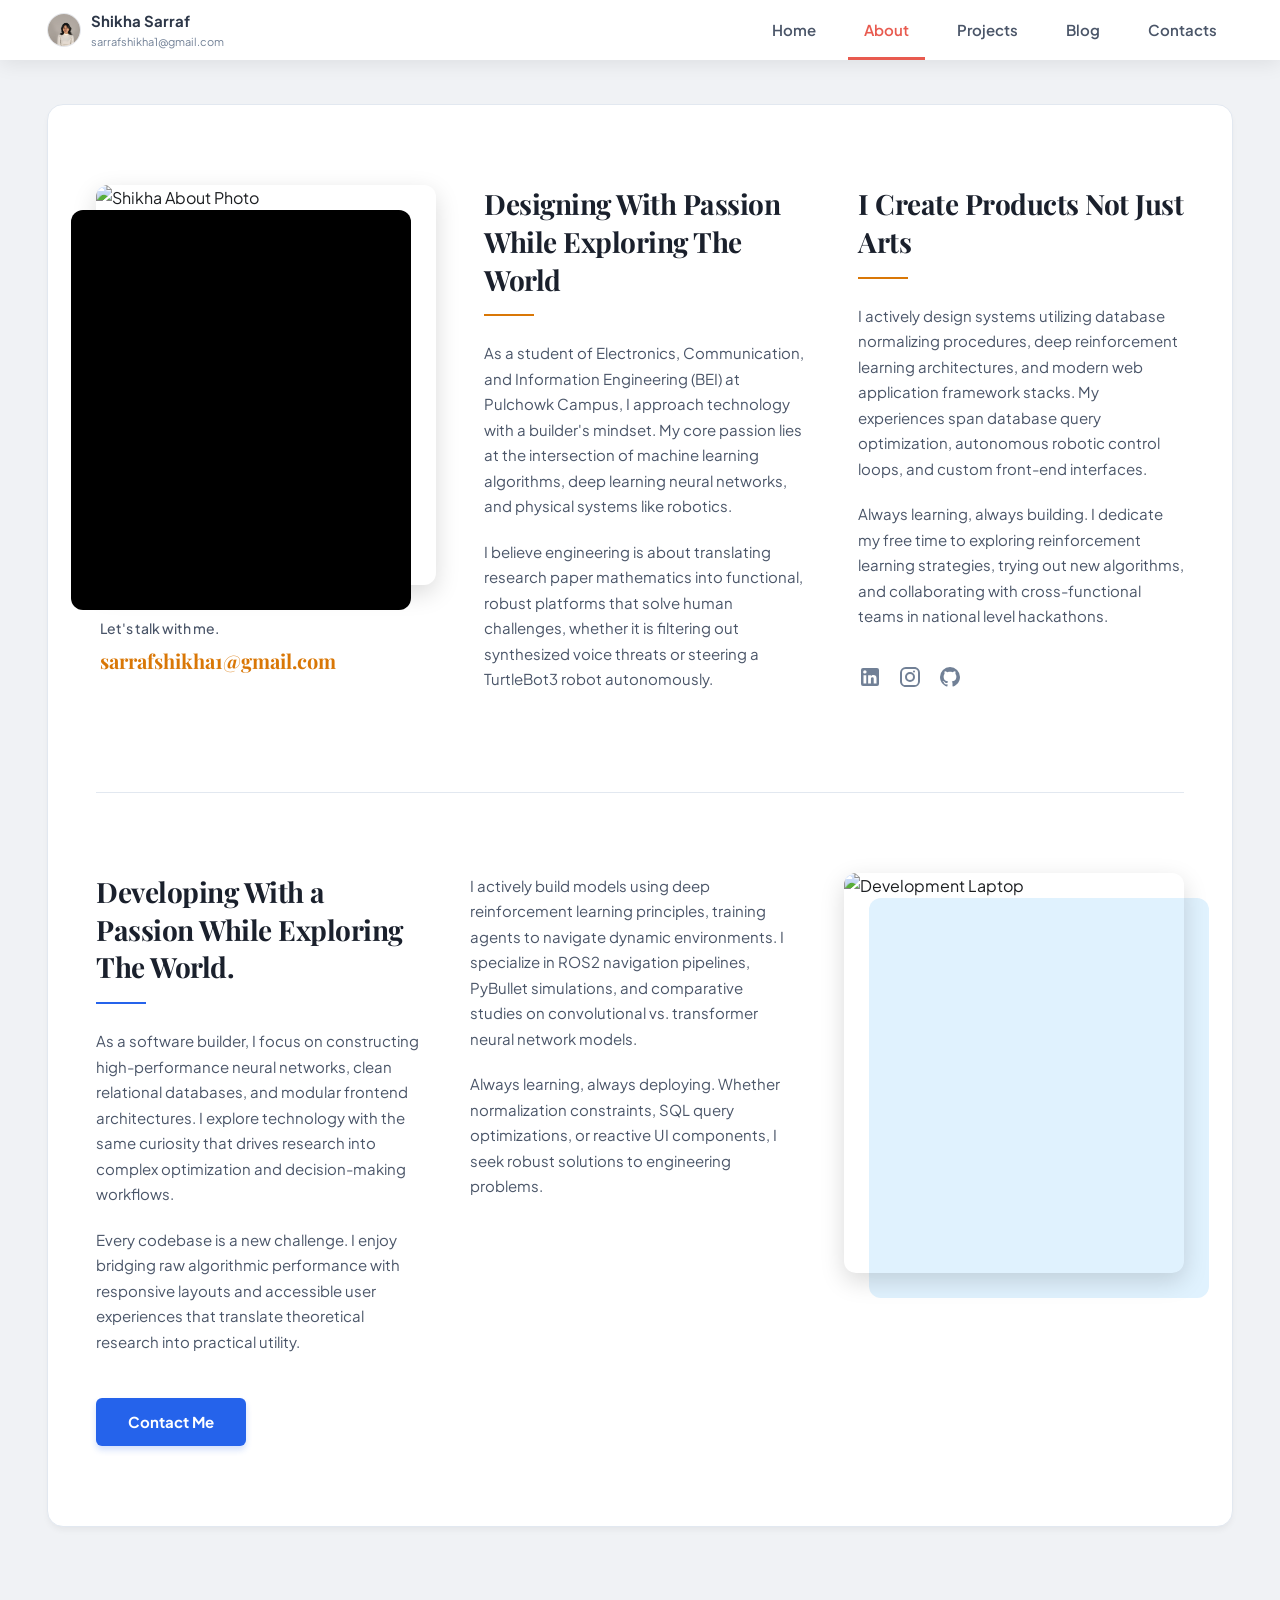
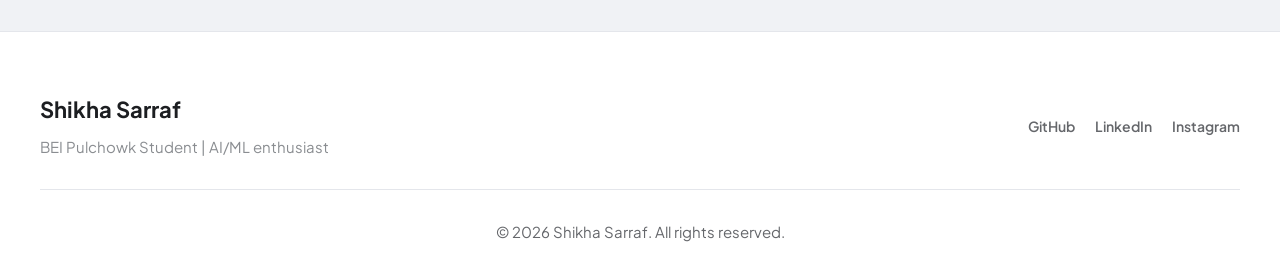
==== about.html @ 62b3530e "Refactor portfolio to Light Mode & Desktop-Only, restructure subpages, update bio text, and add MIT " ====
<!DOCTYPE html>
<html lang="en">
<head>
  <meta charset="UTF-8">
  <meta name="author" content="Shikha Sarraf">
  <meta name="description" content="About Shikha Sarraf - BEI student at Pulchowk Campus, Passionate about AI / ML">
  <title>Shikha Sarraf | About Me</title>
  <!-- Google Fonts -->
  <link rel="preconnect" href="https://fonts.googleapis.com">
  <link rel="preconnect" href="https://fonts.gstatic.com" crossorigin>
  <link href="https://fonts.googleapis.com/css2?family=Playfair+Display:ital,wght@0,400..900;1,400..900&family=Plus+Jakarta+Sans:ital,wght@0,300..800;1,300..800&display=swap" rel="stylesheet">
  <!-- Stylesheet -->
  <link rel="stylesheet" href="style.css">
</head>
<body class="static-page">

  <!-- NAVIGATION BAR (STATIC WHITE THEME) -->
  <nav class="main-navbar sticky-static" id="main-navbar">
    <div class="navbar-content">
      <div class="navbar-logo">
        <img src="me.png" alt="Profile" class="logo-avatar">
        <div class="logo-text">
          <span class="logo-name">Shikha Sarraf</span>
          <span class="logo-subtitle">sarrafshikha1@gmail.com</span>
        </div>
      </div>
      <ul class="nav-links">
        <li><a href="index.html" class="nav-item" data-tab="home">Home</a></li>
        <li><a href="about.html" class="nav-item active" data-tab="about">About</a></li>
        <li><a href="projects.html" class="nav-item" data-tab="projects">Projects</a></li>
        <li><a href="blog.html" class="nav-item" data-tab="blog">Blog</a></li>
        <li><a href="contacts.html" class="nav-item" data-tab="contacts">Contacts</a></li>
      </ul>
    </div>
  </nav>

  <!-- MAIN CONTAINER -->
  <main class="page-container">
    <section id="about-section" class="section-container active-section" style="opacity: 1; transform: none;">
      <div class="about-modern-layout yellow-theme">
        
        <!-- COLUMN 1: IMAGE BLOCK -->
        <div class="about-image-col">
          <div class="offset-card-container">
            <div class="offset-coral-box"></div>
            <div class="about-photo-wrapper">
              <img src="https://res.cloudinary.com/dj85g5tsx/image/upload/v1781712154/enhanced_2_aufrpo.jpg" alt="Shikha About Photo" class="about-photo">
            </div>
          </div>
          <div class="about-talk-block">
            <span class="talk-heading">Let's talk with me.</span>
            <a href="mailto:sarrafshikha1@gmail.com" class="talk-email">sarrafshikha1@gmail.com</a>
          </div>
        </div>
        
        <!-- COLUMN 2: HEADING & DETAILS 1 -->
        <div class="about-text-col">
          <h2 class="about-serif-title">Designing With Passion While Exploring The World</h2>
          <div class="coral-line"></div>
          <p class="about-desc">
            As a student of Electronics, Communication, and Information Engineering (BEI) at Pulchowk Campus, I approach technology with a builder's mindset. My core passion lies at the intersection of machine learning algorithms, deep learning neural networks, and physical systems like robotics.
          </p>
          <p class="about-desc">
            I believe engineering is about translating research paper mathematics into functional, robust platforms that solve human challenges, whether it is filtering out synthesized voice threats or steering a TurtleBot3 robot autonomously.
          </p>
        </div>
        
        <!-- COLUMN 3: HEADING & DETAILS 2 + SOCIALS -->
        <div class="about-text-col">
          <h2 class="about-serif-title">I Create Products Not Just Arts</h2>
          <div class="coral-line"></div>
          <p class="about-desc">
            I actively design systems utilizing database normalizing procedures, deep reinforcement learning architectures, and modern web application framework stacks. My experiences span database query optimization, autonomous robotic control loops, and custom front-end interfaces.
          </p>
          <p class="about-desc">
            Always learning, always building. I dedicate my free time to exploring reinforcement learning strategies, trying out new algorithms, and collaborating with cross-functional teams in national level hackathons.
          </p>
          
          <div class="about-social-icons">
            <a href="https://www.linkedin.com/in/shikha-sarraf-b10325328/" target="_blank" class="about-social-btn" title="LinkedIn">
              <svg viewBox="0 0 24 24"><path d="M19 3a2 2 0 0 1 2 2v14a2 2 0 0 1-2 2H5a2 2 0 0 1-2-2V5a2 2 0 0 1 2-2h14m-.5 15.5v-5.3a3.26 3.26 0 0 0-3.26-3.26c-.85 0-1.84.52-2.32 1.3v-1.11h-2.79v8.37h2.79v-4.93c0-.77.62-1.4 1.39-1.4a1.4 1.4 0 0 1 1.4 1.4v4.93h2.79M6.88 8.56a1.68 1.68 0 0 0 1.68-1.68c0-.93-.75-1.69-1.68-1.69a1.69 1.69 0 0 0-1.69 1.69c0 .93.76 1.68 1.69 1.68m1.39 9.94v-8.37H5.5v8.37h2.77z"/></svg>
            </a>
            <a href="https://www.instagram.com/shikha28730/" target="_blank" class="about-social-btn" title="Instagram">
              <svg viewBox="0 0 24 24"><path d="M7.8 2h8.4C19.4 2 22 4.6 22 7.8v8.4a5.8 5.8 0 0 1-5.8 5.8H7.8C4.6 22 2 19.4 2 16.2V7.8A5.8 5.8 0 0 1 7.8 2m-.2 2A3.6 3.6 0 0 0 4 7.6v8.8A3.6 3.6 0 0 0 7.6 20h8.8a3.6 3.6 0 0 0 3.6-3.6V7.6A3.6 3.6 0 0 0 16.4 4H7.6m8.4 1.5a1 1 0 0 1 1 1 1 1 0 0 1-1 1 1 1 0 0 1-1-1 1 1 0 0 1 1-1M12 7a5 5 0 0 1 5 5 5 5 0 0 1-5 5 5 5 0 0 1-5-5 5 5 0 0 1 5-5m0 2a3 3 0 0 0-3 3 3 3 0 0 0 3 3 3 3 0 0 0 3-3 3 3 0 0 0-3-3z"/></svg>
            </a>
            <a href="https://github.com/shikha-sarraf/" target="_blank" class="about-social-btn" title="GitHub">
              <svg viewBox="0 0 24 24"><path d="M12 2A10 10 0 0 0 2 12c0 4.42 2.87 8.17 6.84 9.5.5.08.66-.23.66-.5v-1.69c-2.77.6-3.36-1.34-3.36-1.34-.46-1.16-1.11-1.47-1.11-1.47-.9-.62.07-.6.07-.6 1 .07 1.53 1.03 1.53 1.03.9 1.52 2.34 1.07 2.91.83.1-.65.35-1.09.63-1.34-2.22-.25-4.55-1.11-4.55-4.92 0-1.11.38-2 1.03-2.71-.1-.25-.45-1.29.1-2.64 0 0 .84-.27 2.75 1.02.79-.22 1.65-.33 2.5-.33.85 0 1.71.11 2.5.33 1.91-1.29 2.75-1.02 2.75-1.02.55 1.35.2 2.39.1 2.64.65.71 1.03 1.6 1.03 2.71 0 3.82-2.34 4.66-4.57 4.91.36.31.69.92.69 1.85V21c0 .27.16.59.67.5C19.14 20.16 22 16.42 22 12A10 10 0 0 0 12 2z"/></svg>
            </a>
          </div>
        </div>
        
      </div>

      <!-- SECOND ROW: DEVELOPMENT & LAPTOP BLOCK -->
      <div class="about-modern-layout reverse blue-theme">
        
        <!-- COLUMN 1 & 2: TEXT -->
        <div class="about-text-col">
          <h2 class="about-serif-title">Developing With a Passion While Exploring The World.</h2>
          <div class="coral-line"></div>
          <p class="about-desc">
            As a software builder, I focus on constructing high-performance neural networks, clean relational databases, and modular frontend architectures. I explore technology with the same curiosity that drives research into complex optimization and decision-making workflows.
          </p>
          <p class="about-desc">
            Every codebase is a new challenge. I enjoy bridging raw algorithmic performance with responsive layouts and accessible user experiences that translate theoretical research into practical utility.
          </p>
          <div class="about-btn-wrapper">
            <a href="contacts.html" class="about-contact-btn">Contact Me</a>
          </div>
        </div>
        
        <div class="about-text-col">
          <p class="about-desc">
            I actively build models using deep reinforcement learning principles, training agents to navigate dynamic environments. I specialize in ROS2 navigation pipelines, PyBullet simulations, and comparative studies on convolutional vs. transformer neural network models.
          </p>
          <p class="about-desc">
            Always learning, always deploying. Whether normalization constraints, SQL query optimizations, or reactive UI components, I seek robust solutions to engineering problems.
          </p>
        </div>
        
        <!-- COLUMN 3: LAPTOP IMAGE BLOCK -->
        <div class="about-image-col">
          <div class="offset-card-container right-aligned">
            <div class="offset-coral-box right-offset"></div>
            <div class="about-photo-wrapper">
              <img src="https://res.cloudinary.com/dj85g5tsx/image/upload/v1781712154/enhanced_1_idapt1.jpg" alt="Development Laptop" class="about-photo">
            </div>
          </div>
        </div>
        
      </div>
    </section>
  </main>

  <!-- FOOTER -->
  <footer class="site-footer">
    <div class="footer-top">
      <div class="footer-brand">
        <h3>Shikha Sarraf</h3>
        <p>BEI Pulchowk Student | AI/ML enthusiast</p>
      </div>
      <div class="footer-socials">
        <a href="https://github.com/shikha-sarraf/" target="_blank">GitHub</a>
        <a href="https://www.linkedin.com/in/shikha-sarraf-b10325328/" target="_blank">LinkedIn</a>
        <a href="https://www.instagram.com/shikha28730/" target="_blank">Instagram</a>
      </div>
    </div>
    <div class="footer-divider"></div>
    <div class="footer-bottom">
      <p>&copy; 2026 Shikha Sarraf. All rights reserved.</p>
    </div>
  </footer>

  <!-- Scripts -->
  <script src="script.js"></script>
</body>
</html>
---- style.css ----
/* ==========================================
   DESIGN SYSTEM & VARIABLES
   ========================================== */
:root {
  /* Colors */
  --bg-primary: #f0f2f5;
  --bg-secondary: #ffffff;
  --bg-hover: #f2f3f5;
  --border-color: #e4e6eb;
  --text-primary: #1c1e21;
  --text-secondary: #65676b;
  --text-muted: #8a8d91;
  
  --coral-accent: #e85a4f;
  --coral-hover: #d3483f;
  --coral-bg-alpha: rgba(232, 90, 79, 0.15);
  
  --facebook-blue: #1877f2;
  --success-color: #16a34a;
  --warning-color: #d97706;
  
  /* Fonts */
  --font-sans: 'Plus Jakarta Sans', sans-serif;
  --font-serif: 'Playfair Display', serif;
  
  /* Transitions */
  --transition-smooth: all 0.3s cubic-bezier(0.4, 0, 0.2, 1);
  --transition-fast: all 0.15s ease;
}

/* ==========================================
   RESET & BASE STYLES
   ========================================== */
* {
  margin: 0;
  padding: 0;
  box-sizing: border-box;
}

html {
  scroll-behavior: smooth;
  scroll-padding-top: 80px; /* Offset for sticky navbar */
}

body {
  font-family: var(--font-sans);
  background-color: var(--bg-primary);
  color: var(--text-primary);
  line-height: 1.6;
  overflow-x: hidden;
}

body.static-page {
  padding-top: 80px;
}

/* Links & Buttons */
a {
  color: inherit;
  text-decoration: none;
  transition: var(--transition-fast);
}

button, .mock-btn {
  font-family: var(--font-sans);
  background: none;
  border: none;
  cursor: pointer;
  outline: none;
  transition: var(--transition-smooth);
}

/* ==========================================
   TYPOGRAPHY
   ========================================== */
h1, h2, h3, h4, h5, h6 {
  font-weight: 700;
  color: var(--text-primary);
}

p {
  color: var(--text-secondary);
  font-size: 15px;
}

/* ==========================================
   HEADER / PROFILE AREA
   ========================================== */
.profile-header {
  background-color: var(--bg-secondary);
  border-bottom: 1px solid var(--border-color);
  padding-bottom: 16px;
  width: 100%;
}

.cover-wrapper {
  position: relative;
  width: 100%;
  height: 360px;
  background: linear-gradient(180deg, #2a2c2d, #18191a);
  overflow: hidden;
}

.cover-photo {
  width: 100%;
  height: 100%;
  object-fit: cover;
  object-position: center 20%;
}

.cover-edit-btn {
  position: absolute;
  bottom: 16px;
  right: 32px;
  background-color: rgba(0, 0, 0, 0.65);
  color: #ffffff;
  padding: 8px 16px;
  border-radius: 6px;
  font-size: 14px;
  font-weight: 600;
  display: flex;
  align-items: center;
  gap: 8px;
  backdrop-filter: blur(4px);
}

.cover-edit-btn:hover {
  background-color: rgba(0, 0, 0, 0.85);
}

.btn-icon {
  width: 18px;
  height: 18px;
  fill: currentColor;
}

/* Profile Info Section */
.header-info-container {
  max-width: 1250px;
  margin: 0 auto;
  padding: 0 32px;
  position: relative;
  display: flex;
  gap: 24px;
}

.profile-avatar-wrapper {
  position: relative;
  width: 168px;
  height: 168px;
  margin-top: -32px;
  border-radius: 50%;
  border: 4px solid var(--bg-secondary);
  overflow: hidden;
  background-color: var(--bg-primary);
  flex-shrink: 0;
  z-index: 10;
  box-shadow: 0 4px 12px rgba(0,0,0,0.15);
}

.profile-avatar {
  width: 100%;
  height: 100%;
  object-fit: cover;
}

.avatar-edit-badge {
  position: absolute;
  bottom: 8px;
  right: 8px;
  background-color: var(--bg-hover);
  border: 1px solid var(--border-color);
  width: 36px;
  height: 36px;
  border-radius: 50%;
  display: flex;
  align-items: center;
  justify-content: center;
  cursor: pointer;
}

.avatar-edit-badge svg {
  width: 20px;
  height: 20px;
  fill: var(--text-primary);
}

.profile-meta {
  display: flex;
  justify-content: space-between;
  align-items: flex-end;
  flex-grow: 1;
  padding-top: 16px;
  padding-bottom: 8px;
  gap: 20px;
}

.name-block {
  display: flex;
  flex-direction: column;
}

.profile-name {
  font-size: 32px;
  font-weight: 800;
  display: flex;
  align-items: center;
  gap: 8px;
}

.verify-badge {
  color: var(--facebook-blue);
  font-size: 20px;
}

.profile-email {
  color: var(--text-secondary);
  font-size: 16px;
  font-weight: 500;
  margin-top: 4px;
}

.profile-actions {
  display: flex;
  gap: 12px;
}

.mock-btn {
  padding: 8px 16px;
  border-radius: 6px;
  font-size: 15px;
  font-weight: 600;
  display: flex;
  align-items: center;
  gap: 8px;
}

.primary-action-btn {
  background-color: var(--facebook-blue);
  color: white;
}

.primary-action-btn:hover {
  filter: brightness(1.1);
}

.secondary-action-btn {
  background-color: var(--bg-hover);
  color: var(--text-primary);
  border: 1px solid var(--border-color);
}

.secondary-action-btn:hover {
  background-color: rgba(0, 0, 0, 0.05);
}

/* ==========================================
   NAVIGATION BAR
   ========================================== */
.nav-anchor {
  height: 0;
  display: block;
  width: 100%;
  visibility: hidden;
}

.main-navbar {
  background-color: var(--bg-secondary);
  border-bottom: 1px solid var(--border-color);
  width: 100%;
  height: 60px;
  z-index: 999;
  transition: background-color 0.4s ease, box-shadow 0.4s ease, transform 0.3s ease;
}

.navbar-content {
  max-width: 1250px;
  margin: 0 auto;
  padding: 0 32px;
  height: 100%;
  display: flex;
  justify-content: space-between;
  align-items: center;
}

/* Sticky Nav Logo (Hidden by default) */
.navbar-logo {
  display: flex;
  align-items: center;
  gap: 10px;
  opacity: 0;
  visibility: hidden;
  transform: translateX(-10px);
  transition: var(--transition-smooth);
}

.logo-avatar {
  width: 34px;
  height: 34px;
  border-radius: 50%;
  object-fit: cover;
  border: 1px solid var(--border-color);
}

.logo-text {
  display: flex;
  flex-direction: column;
}

.logo-name {
  font-weight: 700;
  font-size: 15px;
  color: #2d3748;
}

.logo-subtitle {
  font-size: 11px;
  color: #718096;
}

/* Nav Links list */
.nav-links {
  display: flex;
  list-style: none;
  height: 100%;
  align-items: center;
  gap: 16px;
}

.nav-item {
  color: var(--text-secondary);
  font-weight: 600;
  font-size: 15px;
  padding: 18px 16px;
  position: relative;
  display: inline-block;
}

.nav-item:hover {
  color: var(--text-primary);
}

.nav-item.active {
  color: var(--coral-accent);
}

.nav-item.active::after {
  content: '';
  position: absolute;
  bottom: 0;
  left: 0;
  width: 100%;
  height: 3px;
  background-color: var(--coral-accent);
}

/* Sticky navbar CTA button */
.navbar-cta {
  opacity: 0;
  visibility: hidden;
  transform: translateX(10px);
  transition: var(--transition-smooth);
}

.hire-btn {
  background-color: var(--coral-accent);
  color: white;
  padding: 8px 20px;
  border-radius: 6px;
  font-weight: 600;
  font-size: 14px;
  box-shadow: 0 4px 6px rgba(232, 90, 79, 0.2);
}

.hire-btn:hover {
  background-color: var(--coral-hover);
  transform: translateY(-1px);
}

/* STICKY CLASS TRIGGERED BY JS / STATIC PAGE NAVBAR */
.main-navbar.sticky,
.main-navbar.sticky-static {
  position: fixed;
  top: 0;
  left: 0;
  right: 0;
  background-color: #ffffff !important;
  box-shadow: 0 4px 20px rgba(0, 0, 0, 0.08);
  border-bottom: none;
  z-index: 1000;
}

.main-navbar.sticky {
  animation: slideDown 0.35s cubic-bezier(0.16, 1, 0.3, 1) forwards;
}

.main-navbar.sticky .navbar-logo,
.main-navbar.sticky-static .navbar-logo {
  opacity: 1;
  visibility: visible;
  transform: translateX(0);
}

.main-navbar.sticky .navbar-cta,
.main-navbar.sticky-static .navbar-cta {
  opacity: 1;
  visibility: visible;
  transform: translateX(0);
}

.main-navbar.sticky .nav-item,
.main-navbar.sticky-static .nav-item {
  color: #4a5568;
}

.main-navbar.sticky .nav-item:hover,
.main-navbar.sticky-static .nav-item:hover {
  color: #1a202c;
}

.main-navbar.sticky .nav-item.active,
.main-navbar.sticky-static .nav-item.active {
  color: var(--coral-accent);
}

@keyframes slideDown {
  from {
    transform: translateY(-100%);
  }
  to {
    transform: translateY(0);
  }
}

/* ==========================================
   PAGE CONTAINER & SECTIONS
   ========================================== */
.page-container {
  max-width: 1250px;
  margin: 0 auto;
  padding: 24px 32px;
}

.section-container {
  display: none;
  padding: 60px 0;
  opacity: 0;
  transform: translateY(20px);
  transition: opacity 0.5s ease, transform 0.5s ease;
}

.section-container.active-section {
  display: block;
  opacity: 1;
  transform: translateY(0);
}

/* Section headers */
.section-header {
  text-align: center;
  max-width: 700px;
  margin: 0 auto 50px auto;
}

.section-title {
  font-size: 36px;
  font-weight: 800;
  margin-bottom: 16px;
  letter-spacing: -0.5px;
}

.section-subtitle {
  font-size: 16px;
  color: var(--text-secondary);
}

/* ==========================================
   HOME TAB / FEED LAYOUT
   ========================================== */
.feed-grid {
  display: grid;
  grid-template-columns: 360px 1fr;
  gap: 16px;
  align-items: start;
}

/* Cards standard look */
.fb-card {
  background-color: var(--bg-secondary);
  border: 1px solid var(--border-color);
  border-radius: 8px;
  padding: 16px;
  margin-bottom: 16px;
  box-shadow: 0 1px 2px rgba(0, 0, 0, 0.1);
}

.fb-card h2 {
  font-size: 20px;
  font-weight: 700;
  margin-bottom: 16px;
}

/* Intro Card details */
.intro-bio {
  text-align: center;
  font-size: 15px;
  margin-bottom: 16px;
}

.mock-btn-wide {
  width: 100%;
  background-color: var(--bg-hover);
  color: var(--text-primary);
  padding: 8px 0;
  border-radius: 6px;
  font-weight: 600;
  font-size: 14px;
  margin-bottom: 16px;
}

.mock-btn-wide:hover {
  background-color: rgba(0,0,0,0.05);
}

.mock-btn-wide.secondary {
  margin-bottom: 0;
  margin-top: 16px;
}

.details-list {
  list-style: none;
  display: flex;
  flex-direction: column;
  gap: 16px;
}

.details-list li {
  display: flex;
  align-items: center;
  gap: 12px;
  font-size: 14px;
  color: var(--text-secondary);
}

.detail-icon {
  width: 20px;
  height: 20px;
  fill: var(--text-muted);
  flex-shrink: 0;
}

.highlight {
  font-weight: 600;
  color: var(--text-primary);
}

/* Social media row */
.social-row {
  display: flex;
  justify-content: center;
  gap: 12px;
  margin-top: 20px;
  border-top: 1px solid var(--border-color);
  padding-top: 16px;
}

.social-icon-btn {
  width: 38px;
  height: 38px;
  border-radius: 50%;
  background-color: var(--bg-hover);
  display: flex;
  align-items: center;
  justify-content: center;
  transition: var(--transition-smooth);
}

.social-icon-btn svg {
  width: 20px;
  height: 20px;
  fill: var(--text-primary);
  transition: var(--transition-smooth);
}

/* Brand hover colors */
.social-icon-btn.github:hover {
  background-color: #24292e;
}
.social-icon-btn.github:hover svg {
  fill: #ffffff;
}

.social-icon-btn.linkedin:hover {
  background-color: #0077b5;
}
.social-icon-btn.linkedin:hover svg {
  fill: #ffffff;
}

.social-icon-btn.instagram:hover {
  background-color: #e1306c;
}
.social-icon-btn.instagram:hover svg {
  fill: #ffffff;
}

/* Photos grid (3x2 aspect ratios) */
.photos-card .card-header {
  display: flex;
  justify-content: space-between;
  align-items: center;
  margin-bottom: 16px;
}

.photos-card h2 {
  margin-bottom: 0;
}

.card-header-link {
  font-size: 14px;
  color: var(--facebook-blue);
  font-weight: 500;
}

.card-header-link:hover {
  text-decoration: underline;
}

.photos-grid-2col {
  display: grid;
  grid-template-columns: repeat(2, 1fr);
  gap: 8px;
  border-radius: 8px;
  overflow: hidden;
}

.photo-box {
  aspect-ratio: 1 / 1;
  overflow: hidden;
  background-color: #f0f2f5;
  border-radius: 6px;
  position: relative;
}

.insta-photo {
  width: 100%;
  height: 100%;
  object-fit: cover;
  transition: var(--transition-smooth);
  cursor: pointer;
}

.photo-box:hover .insta-photo {
  transform: scale(1.08);
}

/* Create Post Mock */
.create-post-card {
  padding: 12px 16px 10px 16px;
}

.post-top {
  display: flex;
  gap: 12px;
  align-items: center;
}

.small-profile-icon {
  width: 40px;
  height: 40px;
  border-radius: 50%;
  object-fit: cover;
}

.mock-post-input {
  background-color: var(--bg-hover);
  border-radius: 20px;
  padding: 8px 16px;
  color: var(--text-secondary);
  font-size: 15px;
  flex-grow: 1;
  border: none;
  cursor: not-allowed;
  height: 38px;
}

.divider {
  height: 1px;
  background-color: var(--border-color);
  margin: 12px 0;
}

.post-actions-row {
  display: flex;
  justify-content: space-between;
}

.post-action-btn {
  display: flex;
  align-items: center;
  justify-content: center;
  gap: 8px;
  flex-grow: 1;
  padding: 8px 0;
  border-radius: 6px;
  font-weight: 600;
  font-size: 14px;
  color: var(--text-secondary);
  cursor: pointer;
  transition: var(--transition-fast);
}

.post-action-btn:hover {
  background-color: var(--bg-hover);
  color: var(--text-primary);
}

.action-icon {
  width: 24px;
  height: 24px;
  fill: currentColor;
}

.action-icon.video { color: #f02849; }
.action-icon.image { color: #45bd62; }
.action-icon.emoji { color: #f7b928; }

/* Bio Post details */
.post-card {
  padding: 16px 0 10px 0;
}

.post-header-info {
  display: flex;
  gap: 12px;
  align-items: center;
  padding: 0 16px 12px 16px;
}

.post-user-details {
  display: flex;
  flex-direction: column;
}

.post-username {
  font-weight: 700;
  font-size: 15px;
}

.post-time {
  font-size: 12px;
  color: var(--text-muted);
  display: flex;
  align-items: center;
  gap: 4px;
  margin-top: 2px;
}

.globe-icon {
  width: 12px;
  height: 12px;
  fill: currentColor;
}

.post-content {
  padding: 0 16px;
}

.post-content p {
  margin-bottom: 12px;
  color: var(--text-primary);
}

.post-image-container {
  margin: 16px -16px 12px -16px;
  background-color: #f0f2f5;
  overflow: hidden;
  border-top: 1px solid var(--border-color);
  border-bottom: 1px solid var(--border-color);
}

.post-featured-image {
  width: 100%;
  max-height: 500px;
  object-fit: cover;
}

.post-stats {
  display: flex;
  justify-content: space-between;
  padding: 0 16px;
  font-size: 13px;
  color: var(--text-muted);
}

.likes-badge {
  font-weight: 500;
}

.post-actions-row.borderless {
  padding: 0 8px;
}

.post-action-btn.wide {
  gap: 6px;
  color: var(--text-secondary);
}

/* ==========================================
   ABOUT SECTION (3RD IMAGE STYLE)
   ========================================== */
#about-section {
  background-color: #ffffff; /* Solid light backdrop */
  border: 1px solid #e2e8f0;
  border-radius: 16px;
  padding: 80px 48px;
  max-width: 1250px;
  margin: 0 auto;
  box-shadow: 0 4px 6px -1px rgba(0, 0, 0, 0.05);
}

.about-modern-layout {
  display: grid;
  grid-template-columns: 340px 1fr 1fr;
  gap: 48px;
  align-items: start;
}

/* About Column 1: Image container offset */
.about-image-col {
  display: flex;
  flex-direction: column;
  gap: 32px;
}

.offset-card-container {
  position: relative;
  width: 100%;
  aspect-ratio: 0.85 / 1;
}

.offset-coral-box {
  position: absolute;
  bottom: -25px;
  left: -25px;
  width: 100%;
  height: 100%;
  background-color: #000000; /* Black offset background box */
  border-radius: 12px;
  z-index: 1;
}

.about-photo-wrapper {
  position: relative;
  width: 100%;
  height: 100%;
  border-radius: 12px;
  overflow: hidden;
  z-index: 2;
  box-shadow: 0 8px 24px rgba(0,0,0,0.15);
  border: none; /* No border frame around the photo itself */
}

.about-photo {
  width: 100%;
  height: 100%;
  object-fit: cover;
}

.about-talk-block {
  display: flex;
  flex-direction: column;
  gap: 6px;
  padding-left: 4px;
}

.talk-heading {
  font-size: 14px;
  color: #4a5568;
  font-weight: 500;
}

.talk-email {
  font-family: var(--font-serif);
  font-size: 20px;
  font-weight: 700;
  color: var(--coral-accent) !important;
}

.talk-email:hover {
  text-decoration: underline;
}

/* About Column 2 & 3: Typography & Content */
.about-text-col {
  display: flex;
  flex-direction: column;
}

.about-serif-title {
  font-family: var(--font-serif);
  font-size: 28px;
  line-height: 1.35;
  font-weight: 700;
  color: #1a202c; /* Dark text */
  letter-spacing: -0.5px;
}

.coral-line {
  width: 50px;
  height: 2px;
  background-color: var(--coral-accent);
  margin: 16px 0 24px 0;
}

.about-desc {
  font-size: 15px;
  color: #4a5568; /* Dark text */
  margin-bottom: 20px;
  line-height: 1.7;
}

/* Social icons at bottom of column 3 */
.about-social-icons {
  display: flex;
  gap: 16px;
  margin-top: auto;
  padding-top: 16px;
}

.about-social-btn {
  color: #718096;
  transition: var(--transition-smooth);
}

.about-social-btn svg {
  width: 24px;
  height: 24px;
  fill: currentColor;
}

.about-social-btn:hover {
  color: var(--coral-accent);
  transform: translateY(-2px);
}

/* About Row 2: Reverse Layout & Contact Button */
.about-modern-layout.reverse {
  grid-template-columns: 1fr 1fr 340px;
  margin-top: 80px;
  border-top: 1px solid #e2e8f0;
  padding-top: 80px;
}

.offset-card-container.right-aligned {
  position: relative;
  width: 100%;
  aspect-ratio: 0.85 / 1;
}

.offset-coral-box.right-offset {
  position: absolute;
  bottom: -25px;
  right: -25px;
  left: auto;
  width: 100%;
  height: 100%;
  background-color: #e0f2fe; /* Sky white offset background box */
  border-radius: 12px;
  z-index: 1;
}

.about-btn-wrapper {
  margin-top: 24px;
}

.about-contact-btn {
  display: inline-block;
  background-color: var(--coral-accent);
  color: white;
  padding: 12px 32px;
  border-radius: 6px;
  font-weight: 700;
  font-size: 15px;
  box-shadow: 0 4px 6px rgba(232, 90, 79, 0.2);
  transition: var(--transition-smooth);
}

.about-contact-btn:hover {
  background-color: var(--coral-hover);
  transform: translateY(-2px);
  box-shadow: 0 6px 12px rgba(232, 90, 79, 0.3);
}

/* About Row themes (Yellow & Blue) */
.yellow-theme .coral-line {
  background-color: #d97706; /* Golden Amber */
}

.yellow-theme .talk-email {
  color: #d97706 !important;
}

.blue-theme .coral-line {
  background-color: #2563eb; /* Royal Blue */
}

.blue-theme .about-contact-btn {
  background-color: #2563eb;
  box-shadow: 0 4px 6px rgba(37, 99, 235, 0.2);
}

.blue-theme .about-contact-btn:hover {
  background-color: #1d4ed8;
  box-shadow: 0 6px 12px rgba(37, 99, 235, 0.3);
}

/* ==========================================
   PROJECTS SECTION
   ========================================== */
.projects-grid {
  display: grid;
  grid-template-columns: repeat(2, 1fr);
  gap: 24px;
  max-width: 1200px;
  margin: 0 auto;
}

.projects-grid .project-card {
  background-color: var(--bg-secondary);
  border: 1px solid var(--border-color);
  border-radius: 12px;
  overflow: hidden;
  box-shadow: 0 4px 6px rgba(0,0,0,0.15);
  transition: var(--transition-smooth);
  display: flex;
  flex-direction: column;
}

.projects-grid .project-card:hover {
  transform: translateY(-6px);
  box-shadow: 0 10px 25px rgba(232, 90, 79, 0.15);
  border-color: var(--coral-accent);
}

.project-img-placeholder {
  height: 180px;
  background: linear-gradient(135deg, #1f2022, #18191a);
  position: relative;
  display: flex;
  align-items: center;
  justify-content: center;
}

.project-img-placeholder svg {
  width: 60px;
  height: 60px;
  fill: rgba(255,255,255,0.06);
  transition: var(--transition-smooth);
}

.projects-grid .project-card:hover .project-img-placeholder svg {
  fill: var(--coral-accent);
  transform: scale(1.1);
}

.proj-badge {
  position: absolute;
  top: 16px;
  left: 16px;
  font-size: 11px;
  font-weight: 700;
  text-transform: uppercase;
  padding: 4px 10px;
  border-radius: 20px;
  letter-spacing: 0.5px;
}

.proj-badge-flag {
  position: absolute;
  top: 16px;
  right: 16px;
  font-size: 18px;
}

.proj-badge.completed {
  background-color: rgba(34, 197, 94, 0.15);
  color: var(--success-color);
  border: 1px solid var(--success-color);
}

.proj-badge.progress {
  background-color: rgba(234, 179, 8, 0.15);
  color: var(--warning-color);
  border: 1px solid var(--warning-color);
}

.proj-badge.hackathon {
  background-color: var(--coral-bg-alpha);
  color: var(--coral-accent);
  border: 1px solid var(--coral-accent);
}

.project-info {
  padding: 24px;
  display: flex;
  flex-direction: column;
  flex-grow: 1;
}

.project-info h3 {
  font-size: 20px;
  font-weight: 700;
  margin-bottom: 12px;
}

.project-info p {
  color: var(--text-secondary);
  font-size: 14px;
  margin-bottom: 20px;
  line-height: 1.6;
}

.tech-row {
  display: flex;
  flex-wrap: wrap;
  gap: 8px;
  margin-top: auto;
}

.tech-row span {
  font-size: 12px;
  font-weight: 600;
  background-color: var(--bg-primary);
  color: var(--text-secondary);
  border: 1px solid var(--border-color);
  padding: 4px 10px;
  border-radius: 4px;
}

.project-actions {
  display: flex;
  gap: 12px;
  margin-top: 20px;
  border-top: 1px solid var(--border-color);
  padding-top: 16px;
}

.proj-action-btn {
  flex: 1;
  display: inline-flex;
  align-items: center;
  justify-content: center;
  gap: 8px;
  padding: 8px 12px;
  border-radius: 6px;
  font-size: 14px;
  font-weight: 600;
  transition: var(--transition-smooth);
  border: 1px solid var(--border-color);
  background-color: var(--bg-primary);
  color: var(--text-primary);
}

.proj-action-btn:hover {
  background-color: var(--bg-hover);
  border-color: var(--coral-accent);
  color: var(--coral-accent);
}

.proj-action-btn svg {
  width: 16px;
  height: 16px;
  fill: currentColor;
}

/* ==========================================
   BLOG SECTION
   ========================================== */
.blog-grid {
  display: grid;
  grid-template-columns: repeat(3, 1fr);
  gap: 24px;
  max-width: 1200px;
  margin: 0 auto;
}

.blog-card {
  background-color: var(--bg-secondary);
  border: 1px solid var(--border-color);
  border-radius: 12px;
  padding: 28px;
  display: flex;
  flex-direction: column;
  transition: var(--transition-smooth);
}

.blog-card:hover {
  transform: translateY(-5px);
  border-color: var(--coral-accent);
  box-shadow: 0 10px 20px rgba(0,0,0,0.2);
}

.blog-meta-header {
  display: flex;
  justify-content: space-between;
  font-size: 12px;
  font-weight: 600;
  margin-bottom: 16px;
}

.blog-category {
  color: var(--coral-accent);
}

.blog-date {
  color: var(--text-muted);
}

.blog-card h3 {
  font-size: 18px;
  line-height: 1.4;
  margin-bottom: 12px;
}

.blog-card p {
  font-size: 14px;
  color: var(--text-secondary);
  line-height: 1.6;
  margin-bottom: 24px;
}

.blog-read-link {
  font-size: 14px;
  font-weight: 700;
  color: var(--text-primary);
  margin-top: auto;
  display: flex;
  align-items: center;
}

.blog-read-link:hover {
  color: var(--coral-accent);
}

/* Restructured Blog layout styles */
.blog-post-list {
  list-style: none;
  margin-top: 16px;
  display: flex;
  flex-direction: column;
  gap: 12px;
}

.blog-post-list li a {
  display: flex;
  justify-content: space-between;
  align-items: center;
  font-size: 14px;
  font-weight: 600;
  color: var(--text-primary);
  padding: 10px 12px;
  border-radius: 6px;
  background-color: var(--bg-primary);
  border: 1px solid var(--border-color);
  transition: var(--transition-smooth);
}

.blog-post-list li a:hover {
  border-color: var(--coral-accent);
  color: var(--coral-accent);
  background-color: var(--bg-hover);
}

.post-date {
  font-size: 11px;
  color: var(--text-muted);
  font-weight: 500;
}

.edu-timeline {
  display: flex;
  flex-direction: column;
  gap: 12px;
  margin-top: 16px;
}

.edu-item {
  display: flex;
  align-items: center;
  gap: 12px;
  padding: 10px;
  border-radius: 8px;
  background-color: var(--bg-primary);
  border: 1px solid var(--border-color);
}

.edu-logo {
  width: 48px;
  height: 48px;
  object-fit: contain;
  flex-shrink: 0;
  background-color: #ffffff;
  border-radius: 6px;
  padding: 4px;
  border: 1px solid var(--border-color);
}

.edu-info {
  display: flex;
  flex-direction: column;
}

.edu-info h4 {
  font-size: 13px;
  font-weight: 700;
  margin-bottom: 2px;
  color: var(--text-primary);
}

.edu-degree {
  font-size: 12px;
  font-weight: 600;
  color: var(--text-secondary);
  margin-bottom: 2px;
}

.edu-date {
  font-size: 11px;
  color: var(--text-muted);
}


/* ==========================================
   CONTACTS SECTION
   ========================================== */
.contact-wrapper {
  display: grid;
  grid-template-columns: 360px 1fr;
  gap: 40px;
  max-width: 1100px;
  margin: 0 auto;
}

.contact-details-box {
  display: flex;
  flex-direction: column;
  gap: 24px;
}

.contact-item {
  display: flex;
  gap: 16px;
  align-items: center;
  background-color: var(--bg-secondary);
  border: 1px solid var(--border-color);
  border-radius: 8px;
  padding: 18px;
}

.contact-icon {
  font-size: 24px;
  background-color: var(--bg-primary);
  width: 50px;
  height: 50px;
  border-radius: 50%;
  display: flex;
  align-items: center;
  justify-content: center;
}

.contact-txt {
  display: flex;
  flex-direction: column;
}

.contact-txt strong {
  font-size: 13px;
  text-transform: uppercase;
  letter-spacing: 0.5px;
  color: var(--text-muted);
  margin-bottom: 4px;
}

.contact-txt span, .contact-txt a {
  font-size: 15px;
  font-weight: 600;
  color: var(--text-primary);
}

.contact-txt a:hover {
  color: var(--coral-accent);
}

/* Contact Form */
.contact-form {
  background-color: var(--bg-secondary);
  border: 1px solid var(--border-color);
  border-radius: 12px;
  padding: 32px;
}

.form-row {
  display: grid;
  grid-template-columns: 1fr 1fr;
  gap: 16px;
}

.form-group {
  display: flex;
  flex-direction: column;
  gap: 8px;
  margin-bottom: 20px;
}

.form-group label {
  font-size: 13px;
  font-weight: 600;
  color: var(--text-secondary);
}

.form-group input, .form-group textarea {
  font-family: var(--font-sans);
  background-color: var(--bg-primary);
  border: 1px solid var(--border-color);
  color: var(--text-primary);
  padding: 12px 16px;
  border-radius: 6px;
  font-size: 14px;
  outline: none;
  transition: var(--transition-smooth);
}

.form-group input:focus, .form-group textarea:focus {
  border-color: var(--coral-accent);
  box-shadow: 0 0 0 3px var(--coral-bg-alpha);
}

.contact-submit-btn {
  background-color: var(--coral-accent);
  color: white;
  padding: 14px 28px;
  border-radius: 6px;
  font-weight: 700;
  font-size: 15px;
  width: 100%;
  box-shadow: 0 4px 12px rgba(232, 90, 79, 0.2);
}

.contact-submit-btn:hover {
  background-color: var(--coral-hover);
  transform: translateY(-1px);
}

/* ==========================================
   SITE FOOTER
   ========================================== */
.site-footer {
  background-color: var(--bg-secondary);
  border-top: 1px solid var(--border-color);
  padding: 60px 32px 30px 32px;
  margin-top: 80px;
}

.footer-top {
  max-width: 1200px;
  margin: 0 auto;
  display: flex;
  justify-content: space-between;
  align-items: center;
  flex-wrap: wrap;
  gap: 30px;
}

.footer-brand h3 {
  font-size: 22px;
  margin-bottom: 8px;
}

.footer-brand p {
  color: var(--text-muted);
}

.footer-socials {
  display: flex;
  gap: 20px;
}

.footer-socials a {
  font-size: 14px;
  font-weight: 600;
  color: var(--text-secondary);
}

.footer-socials a:hover {
  color: var(--coral-accent);
}

.footer-divider {
  max-width: 1200px;
  height: 1px;
  background-color: var(--border-color);
  margin: 30px auto;
}

.footer-bottom {
  max-width: 1200px;
  margin: 0 auto;
  display: flex;
  justify-content: center;
  text-align: center;
  font-size: 13px;
  color: var(--text-muted);
}

/* ==========================================
   BACK TO TOP BUTTON
   ========================================== */
.back-to-top-btn {
  position: fixed;
  bottom: 24px;
  right: 24px;
  width: 44px;
  height: 44px;
  border-radius: 50%;
  background-color: var(--coral-accent);
  color: white;
  font-size: 18px;
  display: flex;
  align-items: center;
  justify-content: center;
  box-shadow: 0 4px 10px rgba(0,0,0,0.3);
  z-index: 99;
  opacity: 0;
  visibility: hidden;
  transform: translateY(10px);
}

.back-to-top-btn.visible {
  opacity: 1;
  visibility: visible;
  transform: translateY(0);
}

.back-to-top-btn:hover {
  background-color: var(--coral-hover);
  transform: translateY(-2px);
}

/* ==========================================
   RESPONSIVE DESIGN (MEDIA QUERIES DISABLED)
   ========================================== */
/* Mobile and tablet responsive designs have been disabled for desktop-only view. */
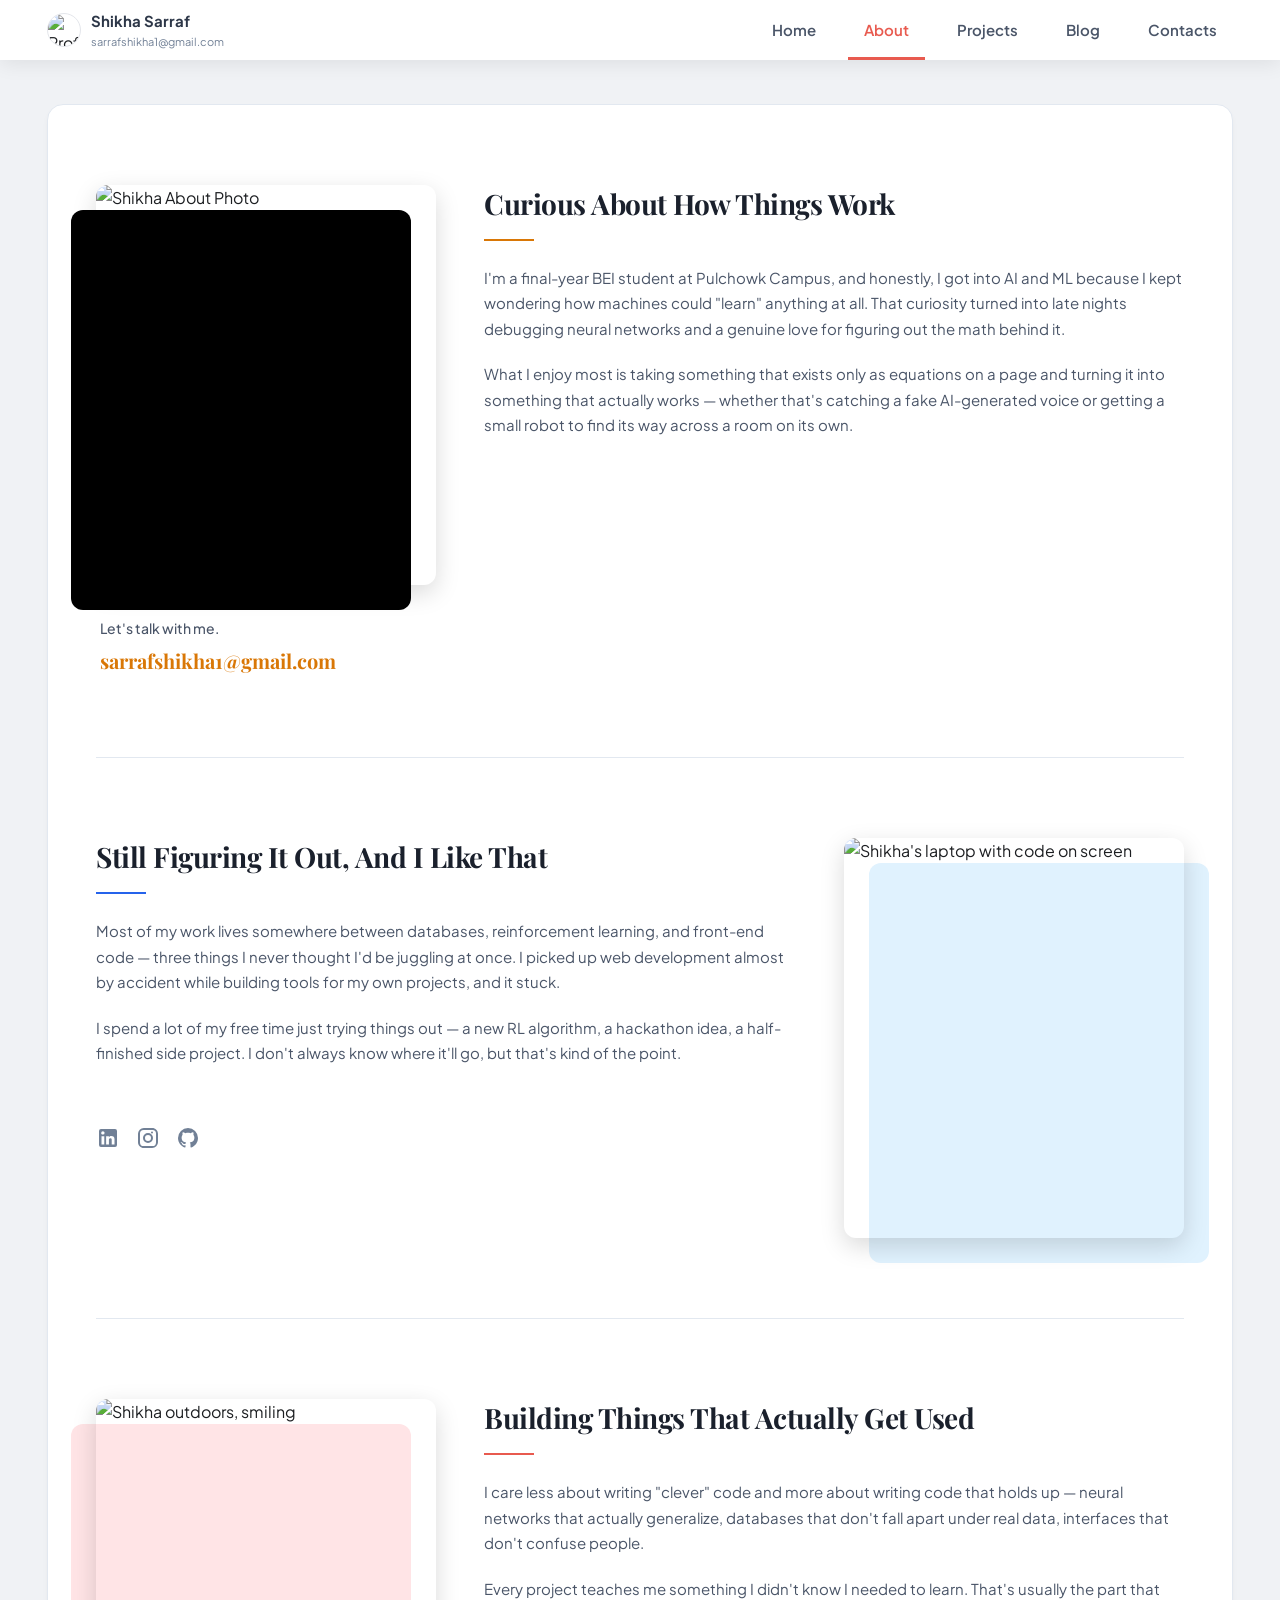
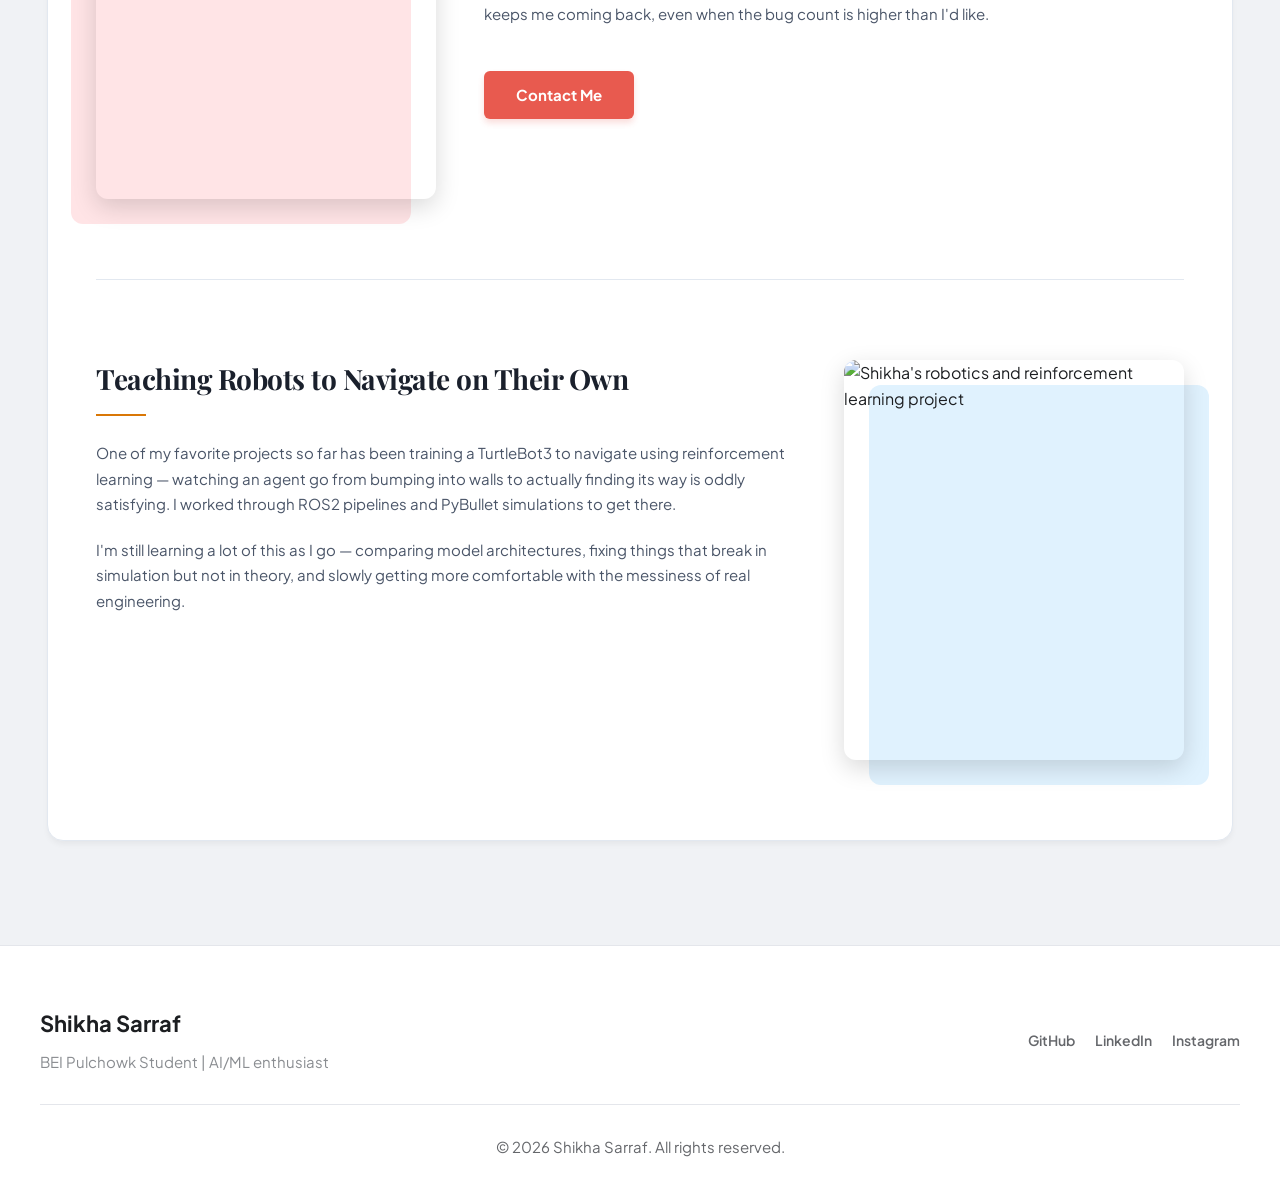
==== commit 75aeba70: "Update about section captions and fix project repo links" ====
--- a/about.html
+++ b/about.html
@@ -2,6 +2,7 @@
 <html lang="en">
 <head>
   <meta charset="UTF-8">
+  <meta name="viewport" content="width=device-width, initial-scale=1.0">
   <meta name="author" content="Shikha Sarraf">
   <meta name="description" content="About Shikha Sarraf - BEI student at Pulchowk Campus, Passionate about AI / ML">
   <title>Shikha Sarraf | About Me</title>
@@ -10,7 +11,7 @@
   <link rel="preconnect" href="https://fonts.gstatic.com" crossorigin>
   <link href="https://fonts.googleapis.com/css2?family=Playfair+Display:ital,wght@0,400..900;1,400..900&family=Plus+Jakarta+Sans:ital,wght@0,300..800;1,300..800&display=swap" rel="stylesheet">
   <!-- Stylesheet -->
-  <link rel="stylesheet" href="style.css">
+  <link rel="stylesheet" href="style.css?v=1.0.6">
 </head>
 <body class="static-page">
 
@@ -18,7 +19,7 @@
   <nav class="main-navbar sticky-static" id="main-navbar">
     <div class="navbar-content">
       <div class="navbar-logo">
-        <img src="me.png" alt="Profile" class="logo-avatar">
+        <img src="https://res.cloudinary.com/dj85g5tsx/image/upload/w_300,h_300,c_fill,g_face,q_auto,f_auto/v1781890768/Scanned_20260619-2203_1_1_1__4_mbxt1c.jpg" alt="Profile" class="logo-avatar">
         <div class="logo-text">
           <span class="logo-name">Shikha Sarraf</span>
           <span class="logo-subtitle">sarrafshikha1@gmail.com</span>
@@ -37,14 +38,15 @@
   <!-- MAIN CONTAINER -->
   <main class="page-container">
     <section id="about-section" class="section-container active-section" style="opacity: 1; transform: none;">
+      
+      <!-- FIRST ROW: YELLOW THEME (Image Left, Text Right) -->
       <div class="about-modern-layout yellow-theme">
-        
         <!-- COLUMN 1: IMAGE BLOCK -->
         <div class="about-image-col">
           <div class="offset-card-container">
             <div class="offset-coral-box"></div>
             <div class="about-photo-wrapper">
-              <img src="https://res.cloudinary.com/dj85g5tsx/image/upload/v1781712154/enhanced_2_aufrpo.jpg" alt="Shikha About Photo" class="about-photo">
+              <img src="https://res.cloudinary.com/dj85g5tsx/image/upload/w_600,q_auto,f_auto/v1781712154/enhanced_2_aufrpo.jpg" alt="Shikha About Photo" class="about-photo">
             </div>
           </div>
           <div class="about-talk-block">
@@ -53,30 +55,32 @@
           </div>
         </div>
         
-        <!-- COLUMN 2: HEADING & DETAILS 1 -->
-        <div class="about-text-col">
-          <h2 class="about-serif-title">Designing With Passion While Exploring The World</h2>
+        <!-- COLUMN 2 & 3: TEXT BLOCK -->
+        <div class="about-text-col" style="grid-column: span 2;">
+          <h2 class="about-serif-title">Curious About How Things Work</h2>
           <div class="coral-line"></div>
           <p class="about-desc">
-            As a student of Electronics, Communication, and Information Engineering (BEI) at Pulchowk Campus, I approach technology with a builder's mindset. My core passion lies at the intersection of machine learning algorithms, deep learning neural networks, and physical systems like robotics.
+            I'm a final-year BEI student at Pulchowk Campus, and honestly, I got into AI and ML because I kept wondering how machines could "learn" anything at all. That curiosity turned into late nights debugging neural networks and a genuine love for figuring out the math behind it.
           </p>
           <p class="about-desc">
-            I believe engineering is about translating research paper mathematics into functional, robust platforms that solve human challenges, whether it is filtering out synthesized voice threats or steering a TurtleBot3 robot autonomously.
+            What I enjoy most is taking something that exists only as equations on a page and turning it into something that actually works — whether that's catching a fake AI-generated voice or getting a small robot to find its way across a room on its own.
           </p>
         </div>
-        
-        <!-- COLUMN 3: HEADING & DETAILS 2 + SOCIALS -->
-        <div class="about-text-col">
-          <h2 class="about-serif-title">I Create Products Not Just Arts</h2>
+      </div>
+
+      <!-- SECOND ROW: BLUE THEME (Text Left, Image Right) -->
+      <div class="about-modern-layout reverse blue-theme" style="margin-top: 80px; border-top: 1px solid #e2e8f0; padding-top: 80px;">
+        <!-- COLUMN 1 & 2: TEXT BLOCK -->
+        <div class="about-text-col" style="grid-column: span 2;">
+          <h2 class="about-serif-title">Still Figuring It Out, And I Like That</h2>
           <div class="coral-line"></div>
           <p class="about-desc">
-            I actively design systems utilizing database normalizing procedures, deep reinforcement learning architectures, and modern web application framework stacks. My experiences span database query optimization, autonomous robotic control loops, and custom front-end interfaces.
+            Most of my work lives somewhere between databases, reinforcement learning, and front-end code — three things I never thought I'd be juggling at once. I picked up web development almost by accident while building tools for my own projects, and it stuck.
           </p>
           <p class="about-desc">
-            Always learning, always building. I dedicate my free time to exploring reinforcement learning strategies, trying out new algorithms, and collaborating with cross-functional teams in national level hackathons.
+            I spend a lot of my free time just trying things out — a new RL algorithm, a hackathon idea, a half-finished side project. I don't always know where it'll go, but that's kind of the point.
           </p>
-          
-          <div class="about-social-icons">
+          <div class="about-social-icons" style="margin-top: 24px;">
             <a href="https://www.linkedin.com/in/shikha-sarraf-b10325328/" target="_blank" class="about-social-btn" title="LinkedIn">
               <svg viewBox="0 0 24 24"><path d="M19 3a2 2 0 0 1 2 2v14a2 2 0 0 1-2 2H5a2 2 0 0 1-2-2V5a2 2 0 0 1 2-2h14m-.5 15.5v-5.3a3.26 3.26 0 0 0-3.26-3.26c-.85 0-1.84.52-2.32 1.3v-1.11h-2.79v8.37h2.79v-4.93c0-.77.62-1.4 1.39-1.4a1.4 1.4 0 0 1 1.4 1.4v4.93h2.79M6.88 8.56a1.68 1.68 0 0 0 1.68-1.68c0-.93-.75-1.69-1.68-1.69a1.69 1.69 0 0 0-1.69 1.69c0 .93.76 1.68 1.69 1.68m1.39 9.94v-8.37H5.5v8.37h2.77z"/></svg>
             </a>
@@ -88,47 +92,70 @@
             </a>
           </div>
         </div>
-        
+        <!-- COLUMN 3: IMAGE BLOCK -->
+        <div class="about-image-col">
+          <div class="offset-card-container right-aligned">
+            <div class="offset-coral-box right-offset"></div>
+            <div class="about-photo-wrapper">
+              <img src="https://res.cloudinary.com/dj85g5tsx/image/upload/w_600,q_auto,f_auto/v1781712154/enhanced_1_idapt1.jpg" alt="Shikha's laptop with code on screen"
+              class="about-photo">
+            </div>
+          </div>
+        </div>
       </div>
 
-      <!-- SECOND ROW: DEVELOPMENT & LAPTOP BLOCK -->
-      <div class="about-modern-layout reverse blue-theme">
+      <!-- THIRD ROW: CORAL THEME (Image Left, Text Right) -->
+      <div class="about-modern-layout coral-theme" style="margin-top: 80px; border-top: 1px solid #e2e8f0; padding-top: 80px;">
+        <!-- COLUMN 1: IMAGE BLOCK -->
+        <div class="about-image-col">
+          <div class="offset-card-container">
+            <div class="offset-coral-box"></div>
+            <div class="about-photo-wrapper">
+              <img src="https://res.cloudinary.com/dj85g5tsx/image/upload/w_600,q_auto,f_auto/v1781890765/20260530_161637_ijifvn.jpg" alt="Shikha outdoors, smiling" class="about-photo">
+            </div>
+          </div>
+        </div>
         
-        <!-- COLUMN 1 & 2: TEXT -->
-        <div class="about-text-col">
-          <h2 class="about-serif-title">Developing With a Passion While Exploring The World.</h2>
+        <!-- COLUMN 2 & 3: TEXT BLOCK -->
+        <div class="about-text-col" style="grid-column: span 2;">
+          <h2 class="about-serif-title">Building Things That Actually Get Used</h2>
           <div class="coral-line"></div>
           <p class="about-desc">
-            As a software builder, I focus on constructing high-performance neural networks, clean relational databases, and modular frontend architectures. I explore technology with the same curiosity that drives research into complex optimization and decision-making workflows.
+            I care less about writing "clever" code and more about writing code that holds up — neural networks that actually generalize, databases that don't fall apart under real data, interfaces that don't confuse people.
           </p>
           <p class="about-desc">
-            Every codebase is a new challenge. I enjoy bridging raw algorithmic performance with responsive layouts and accessible user experiences that translate theoretical research into practical utility.
+            Every project teaches me something I didn't know I needed to learn. That's usually the part that keeps me coming back, even when the bug count is higher than I'd like.
           </p>
           <div class="about-btn-wrapper">
             <a href="contacts.html" class="about-contact-btn">Contact Me</a>
           </div>
         </div>
-        
-        <div class="about-text-col">
+      </div>
+
+      <!-- FOURTH ROW: YELLOW THEME (Text Left, Image Right) -->
+      <div class="about-modern-layout reverse yellow-theme" style="margin-top: 80px; border-top: 1px solid #e2e8f0; padding-top: 80px;">
+        <!-- COLUMN 1 & 2: TEXT BLOCK -->
+        <div class="about-text-col" style="grid-column: span 2;">
+          <h2 class="about-serif-title">Teaching Robots to Navigate on Their Own</h2>
+          <div class="coral-line"></div>
           <p class="about-desc">
-            I actively build models using deep reinforcement learning principles, training agents to navigate dynamic environments. I specialize in ROS2 navigation pipelines, PyBullet simulations, and comparative studies on convolutional vs. transformer neural network models.
+            One of my favorite projects so far has been training a TurtleBot3 to navigate using reinforcement learning — watching an agent go from bumping into walls to actually finding its way is oddly satisfying. I worked through ROS2 pipelines and PyBullet simulations to get there.
           </p>
           <p class="about-desc">
-            Always learning, always deploying. Whether normalization constraints, SQL query optimizations, or reactive UI components, I seek robust solutions to engineering problems.
+            I'm still learning a lot of this as I go — comparing model architectures, fixing things that break in simulation but not in theory, and slowly getting more comfortable with the messiness of real engineering.
           </p>
         </div>
-        
-        <!-- COLUMN 3: LAPTOP IMAGE BLOCK -->
+        <!-- COLUMN 3: IMAGE BLOCK -->
         <div class="about-image-col">
           <div class="offset-card-container right-aligned">
             <div class="offset-coral-box right-offset"></div>
             <div class="about-photo-wrapper">
-              <img src="https://res.cloudinary.com/dj85g5tsx/image/upload/v1781712154/enhanced_1_idapt1.jpg" alt="Development Laptop" class="about-photo">
+              <img src="https://res.cloudinary.com/dj85g5tsx/image/upload/w_600,q_auto,f_auto/v1781890753/Scanned_20260619-2203_1_1_1__8_dun6sv.jpg" alt="Shikha's robotics and reinforcement learning project" class="about-photo">
             </div>
           </div>
         </div>
-        
       </div>
+      
     </section>
   </main>
 
--- a/style.css
+++ b/style.css
@@ -89,14 +89,14 @@
 .profile-header {
   background-color: var(--bg-secondary);
   border-bottom: 1px solid var(--border-color);
-  padding-bottom: 16px;
+  padding-bottom: 12px;
   width: 100%;
 }
 
 .cover-wrapper {
   position: relative;
   width: 100%;
-  height: 360px;
+  height: 410px;
   background: linear-gradient(180deg, #2a2c2d, #18191a);
   overflow: hidden;
 }
@@ -146,9 +146,9 @@
 
 .profile-avatar-wrapper {
   position: relative;
-  width: 168px;
-  height: 168px;
-  margin-top: -32px;
+  width: 140px;
+  height: 140px;
+  margin-top: -70px;
   border-radius: 50%;
   border: 4px solid var(--bg-secondary);
   overflow: hidden;
@@ -190,8 +190,8 @@
   justify-content: space-between;
   align-items: flex-end;
   flex-grow: 1;
-  padding-top: 16px;
-  padding-bottom: 8px;
+  padding-top: 12px;
+  padding-bottom: 4px;
   gap: 20px;
 }
 
@@ -201,7 +201,7 @@
 }
 
 .profile-name {
-  font-size: 32px;
+  font-size: 28px;
   font-weight: 800;
   display: flex;
   align-items: center;
@@ -634,6 +634,10 @@
   overflow: hidden;
 }
 
+#see-all-photos-btn {
+  display: none;
+}
+
 .photo-box {
   aspect-ratio: 1 / 1;
   overflow: hidden;
@@ -992,7 +996,7 @@
   box-shadow: 0 6px 12px rgba(232, 90, 79, 0.3);
 }
 
-/* About Row themes (Yellow & Blue) */
+/* About Row themes (Yellow, Blue & Coral) */
 .yellow-theme .coral-line {
   background-color: #d97706; /* Golden Amber */
 }
@@ -1013,6 +1017,28 @@
 .blue-theme .about-contact-btn:hover {
   background-color: #1d4ed8;
   box-shadow: 0 6px 12px rgba(37, 99, 235, 0.3);
+}
+
+.coral-theme .coral-line {
+  background-color: var(--coral-accent);
+}
+
+.coral-theme .talk-email {
+  color: var(--coral-accent) !important;
+}
+
+.coral-theme .about-contact-btn {
+  background-color: var(--coral-accent);
+  box-shadow: 0 4px 6px rgba(232, 90, 79, 0.2);
+}
+
+.coral-theme .about-contact-btn:hover {
+  background-color: var(--coral-hover);
+  box-shadow: 0 6px 12px rgba(232, 90, 79, 0.3);
+}
+
+.coral-theme .offset-coral-box {
+  background-color: #ffe4e6; /* Soft light rose/coral background box */
 }
 
 /* ==========================================
@@ -1548,6 +1574,530 @@
 }
 
 /* ==========================================
-   RESPONSIVE DESIGN (MEDIA QUERIES DISABLED)
+   RESPONSIVE DESIGN (MEDIA QUERIES)
    ========================================== */
-/* Mobile and tablet responsive designs have been disabled for desktop-only view. */
+@media (max-width: 1100px) {
+  .about-modern-layout {
+    grid-template-columns: 300px 1fr;
+  }
+  .about-modern-layout .about-text-col:last-child {
+    grid-column: span 2;
+  }
+  .about-modern-layout.reverse {
+    grid-template-columns: 1fr 300px;
+  }
+  .about-modern-layout.reverse .about-text-col:first-child {
+    grid-column: span 2;
+  }
+}
+
+@media (max-width: 992px) {
+  .profile-header {
+    text-align: center;
+  }
+  
+  .header-info-container {
+    flex-direction: column;
+    align-items: center;
+    text-align: center;
+  }
+  
+  .profile-avatar-wrapper {
+    margin-top: -64px;
+  }
+  
+  .profile-meta {
+    flex-direction: column;
+    align-items: center;
+    padding-top: 8px;
+  }
+  
+  .profile-actions {
+    margin-top: 16px;
+  }
+
+  .main-navbar {
+    display: block;
+    background-color: #ffffff !important;
+    box-shadow: 0 4px 20px rgba(0, 0, 0, 0.08);
+  }
+
+  .nav-anchor {
+    display: block;
+    height: 0;
+  }
+
+  .navbar-logo {
+    display: none !important;
+  }
+
+  .navbar-content {
+    justify-content: center;
+    padding: 0;
+  }
+  
+  .nav-links {
+    justify-content: center;
+    width: 100%;
+    gap: 12px;
+  }
+
+  .nav-item {
+    padding: 18px 8px;
+    font-size: 13px;
+  }
+
+  .feed-grid {
+    grid-template-columns: 1fr;
+  }
+  
+  .about-modern-layout,
+  .about-modern-layout.reverse {
+    grid-template-columns: 1fr;
+    gap: 32px;
+  }
+  
+  .about-modern-layout .about-text-col:last-child,
+  .about-modern-layout.reverse .about-text-col:first-child {
+    grid-column: span 1;
+  }
+
+  .offset-card-container {
+    max-width: 340px;
+    margin: 0 auto;
+  }
+
+  .about-talk-block {
+    align-items: center;
+    margin-top: 10px;
+  }
+  
+  .projects-grid {
+    grid-template-columns: 1fr;
+  }
+  
+  .blog-grid {
+    grid-template-columns: 1fr;
+  }
+  
+  .contact-wrapper {
+    grid-template-columns: 1fr;
+  }
+}
+
+@media (max-width: 768px) {
+  .page-container {
+    padding: 16px;
+  }
+  
+  .cover-wrapper {
+    height: 200px;
+  }
+  
+  .profile-name {
+    font-size: 24px;
+  }
+  
+  .form-row {
+    grid-template-columns: 1fr;
+  }
+
+  .site-footer {
+    padding: 40px 16px 20px 16px;
+  }
+
+  /* Mobile Photos Grid toggle behavior */
+  .photos-grid-2col:not(.show-all) .photo-box:nth-child(n+7) {
+    display: none;
+  }
+
+  #see-all-photos-btn {
+    display: block;
+    width: 100%;
+    margin-top: 12px;
+    padding: 10px 0;
+    background-color: var(--bg-hover);
+    color: var(--facebook-blue);
+    border: 1px solid var(--border-color);
+    border-radius: 6px;
+    font-weight: 600;
+    font-size: 14px;
+    text-align: center;
+    transition: var(--transition-fast);
+  }
+
+  #see-all-photos-btn:hover {
+    background-color: var(--border-color);
+  }
+}
+
+/* ==========================================
+   PREMIUM BLOG PAGE CUSTOM STYLES
+   ========================================== */
+
+/* Featured Blog Hero */
+.blog-hero-section {
+  max-width: 1200px;
+  margin: 0 auto 40px auto;
+  opacity: 0;
+  transform: translateY(20px);
+  animation: blogHeroFadeIn 0.6s cubic-bezier(0.16, 1, 0.3, 1) forwards;
+}
+
+@keyframes blogHeroFadeIn {
+  to {
+    opacity: 1;
+    transform: translateY(0);
+  }
+}
+
+.blog-hero-card {
+  background-color: var(--bg-secondary);
+  border: 1px solid var(--border-color);
+  border-radius: 16px;
+  display: grid;
+  grid-template-columns: 1.2fr 1fr;
+  overflow: hidden;
+  box-shadow: 0 10px 30px rgba(0, 0, 0, 0.05);
+  transition: var(--transition-smooth);
+}
+
+.blog-hero-card:hover {
+  transform: translateY(-4px);
+  box-shadow: 0 20px 40px rgba(232, 90, 79, 0.1);
+  border-color: var(--coral-accent);
+}
+
+.blog-hero-banner {
+  background: linear-gradient(135deg, #18191a, #2d3748);
+  display: flex;
+  align-items: center;
+  justify-content: center;
+  position: relative;
+  min-height: 280px;
+  overflow: hidden;
+}
+
+.blog-hero-banner::before {
+  content: '';
+  position: absolute;
+  top: -50%;
+  left: -50%;
+  width: 200%;
+  height: 200%;
+  background: radial-gradient(circle, rgba(232,90,79,0.12) 0%, transparent 60%);
+  animation: rotateGlow 15s linear infinite;
+}
+
+@keyframes rotateGlow {
+  from { transform: rotate(0deg); }
+  to { transform: rotate(360deg); }
+}
+
+.blog-hero-badge {
+  position: absolute;
+  top: 20px;
+  left: 20px;
+  background-color: var(--coral-accent);
+  color: white;
+  font-size: 11px;
+  font-weight: 700;
+  text-transform: uppercase;
+  padding: 6px 12px;
+  border-radius: 20px;
+  letter-spacing: 1px;
+  box-shadow: 0 4px 10px rgba(232, 90, 79, 0.3);
+}
+
+.blog-hero-graphic {
+  z-index: 2;
+  color: rgba(255, 255, 255, 0.15);
+  display: flex;
+  flex-direction: column;
+  align-items: center;
+  gap: 12px;
+}
+
+.blog-hero-graphic svg {
+  width: 70px;
+  height: 70px;
+  fill: currentColor;
+}
+
+.blog-hero-graphic span {
+  font-size: 13px;
+  font-weight: 600;
+  letter-spacing: 2px;
+  text-transform: uppercase;
+  color: rgba(255, 255, 255, 0.4);
+}
+
+.blog-hero-content {
+  padding: 40px;
+  display: flex;
+  flex-direction: column;
+  justify-content: center;
+}
+
+.blog-hero-meta {
+  font-size: 12px;
+  font-weight: 600;
+  color: var(--text-muted);
+  margin-bottom: 12px;
+  display: flex;
+  align-items: center;
+  gap: 8px;
+}
+
+.blog-hero-meta .dot-separator {
+  width: 4px;
+  height: 4px;
+  background-color: var(--text-muted);
+  border-radius: 50%;
+}
+
+.blog-hero-title {
+  font-family: var(--font-serif);
+  font-size: 26px;
+  line-height: 1.3;
+  margin-bottom: 16px;
+  color: var(--text-primary);
+}
+
+.blog-hero-desc {
+  font-size: 14px;
+  color: var(--text-secondary);
+  line-height: 1.6;
+  margin-bottom: 24px;
+}
+
+.blog-hero-link {
+  display: inline-flex;
+  align-items: center;
+  gap: 8px;
+  font-size: 14px;
+  font-weight: 700;
+  color: var(--coral-accent);
+  transition: var(--transition-fast);
+}
+
+.blog-hero-link svg {
+  width: 16px;
+  height: 16px;
+  fill: currentColor;
+  transition: transform 0.2s ease;
+}
+
+.blog-hero-link:hover {
+  color: var(--coral-hover);
+}
+
+.blog-hero-link:hover svg {
+  transform: translateX(4px);
+}
+
+/* Premium Blog Cards Grid */
+.premium-blog-card {
+  background-color: var(--bg-secondary);
+  border: 1px solid var(--border-color);
+  border-radius: 16px;
+  padding: 32px;
+  display: flex;
+  flex-direction: column;
+  position: relative;
+  overflow: hidden;
+  box-shadow: 0 4px 20px rgba(0, 0, 0, 0.02);
+  transition: var(--transition-smooth);
+}
+
+.premium-blog-card::before {
+  content: '';
+  position: absolute;
+  top: 0;
+  left: 0;
+  height: 100%;
+  width: 4px;
+}
+
+/* Themes per Card type */
+.premium-blog-card.tech::before { background-color: var(--facebook-blue); }
+.premium-blog-card.personal::before { background-color: #d97706; }
+.premium-blog-card.education::before { background-color: #10b981; }
+
+.premium-blog-card:hover {
+  transform: translateY(-6px);
+  box-shadow: 0 15px 30px rgba(0, 0, 0, 0.08);
+}
+
+.premium-blog-card.tech:hover { border-color: var(--facebook-blue); }
+.premium-blog-card.personal:hover { border-color: #d97706; }
+.premium-blog-card.education:hover { border-color: #10b981; }
+
+.blog-card-icon {
+  width: 42px;
+  height: 42px;
+  border-radius: 8px;
+  display: flex;
+  align-items: center;
+  justify-content: center;
+  margin-bottom: 20px;
+}
+
+.tech .blog-card-icon {
+  background-color: rgba(24, 119, 242, 0.1);
+  color: var(--facebook-blue);
+}
+
+.personal .blog-card-icon {
+  background-color: rgba(217, 119, 6, 0.1);
+  color: #d97706;
+}
+
+.education .blog-card-icon {
+  background-color: rgba(16, 185, 129, 0.1);
+  color: #10b981;
+}
+
+.blog-card-icon svg {
+  width: 22px;
+  height: 22px;
+  fill: currentColor;
+}
+
+.premium-blog-card h3 {
+  font-size: 20px;
+  font-weight: 700;
+  margin-bottom: 12px;
+  color: var(--text-primary);
+}
+
+.premium-blog-card .card-subtitle {
+  font-size: 14px;
+  color: var(--text-secondary);
+  line-height: 1.6;
+  margin-bottom: 24px;
+}
+
+/* Premium Blog Post Link Rows */
+.premium-post-list {
+  list-style: none;
+  display: flex;
+  flex-direction: column;
+  gap: 12px;
+}
+
+.premium-post-item a {
+  display: flex;
+  justify-content: space-between;
+  align-items: center;
+  padding: 14px 16px;
+  background-color: var(--bg-primary);
+  border: 1px solid var(--border-color);
+  border-radius: 8px;
+  font-size: 14px;
+  font-weight: 600;
+  color: var(--text-primary);
+  transition: var(--transition-smooth);
+}
+
+.premium-post-item a:hover {
+  background-color: var(--bg-secondary);
+  transform: scale(1.02);
+}
+
+.tech .premium-post-item a:hover {
+  border-color: var(--facebook-blue);
+  color: var(--facebook-blue);
+}
+
+.personal .premium-post-item a:hover {
+  border-color: #d97706;
+  color: #d97706;
+}
+
+.post-link-title {
+  display: flex;
+  align-items: center;
+  gap: 10px;
+}
+
+.post-link-title svg {
+  width: 16px;
+  height: 16px;
+  fill: currentColor;
+  opacity: 0.7;
+}
+
+.post-meta-date {
+  font-size: 11px;
+  color: var(--text-muted);
+  background-color: var(--bg-secondary);
+  padding: 3px 8px;
+  border-radius: 4px;
+  border: 1px solid var(--border-color);
+}
+
+/* Timeline updates */
+.timeline-nodes {
+  display: flex;
+  flex-direction: column;
+  gap: 20px;
+  position: relative;
+  padding-left: 20px;
+}
+
+.timeline-nodes::before {
+  content: '';
+  position: absolute;
+  top: 8px;
+  left: 5px;
+  bottom: 8px;
+  width: 2px;
+  background-color: var(--border-color);
+}
+
+.timeline-node {
+  position: relative;
+}
+
+.timeline-node::before {
+  content: '';
+  position: absolute;
+  top: 6px;
+  left: -19px;
+  width: 10px;
+  height: 10px;
+  background-color: #10b981;
+  border-radius: 50%;
+  border: 2px solid var(--bg-secondary);
+  box-shadow: 0 0 0 3px rgba(16, 185, 129, 0.15);
+  z-index: 2;
+}
+
+.node-title {
+  font-size: 14px;
+  font-weight: 700;
+  color: var(--text-primary);
+}
+
+.node-degree {
+  font-size: 12px;
+  font-weight: 600;
+  color: #10b981;
+  margin-top: 2px;
+}
+
+.node-date {
+  font-size: 11px;
+  color: var(--text-muted);
+  margin-top: 2px;
+}
+
+/* Responsiveness for Hero */
+@media (max-width: 992px) {
+  .blog-hero-card {
+    grid-template-columns: 1fr;
+  }
+}
+}
+
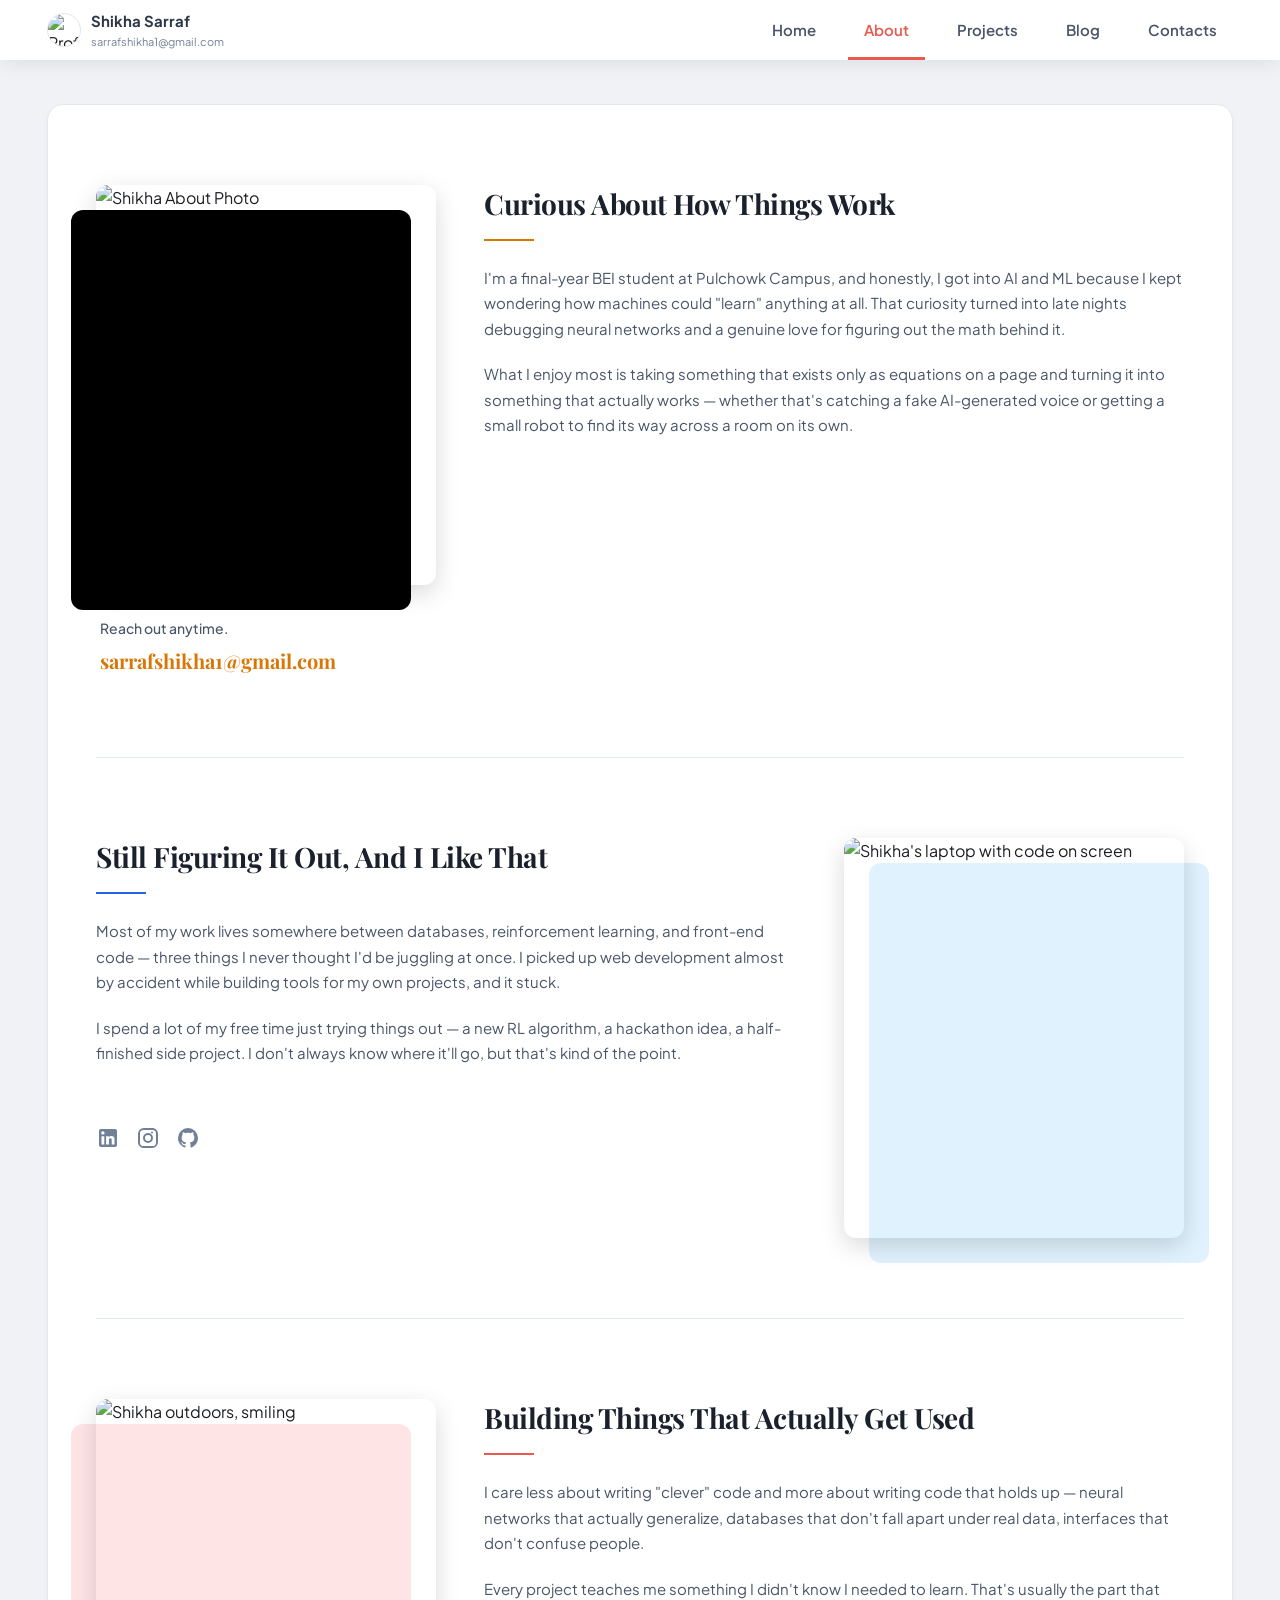
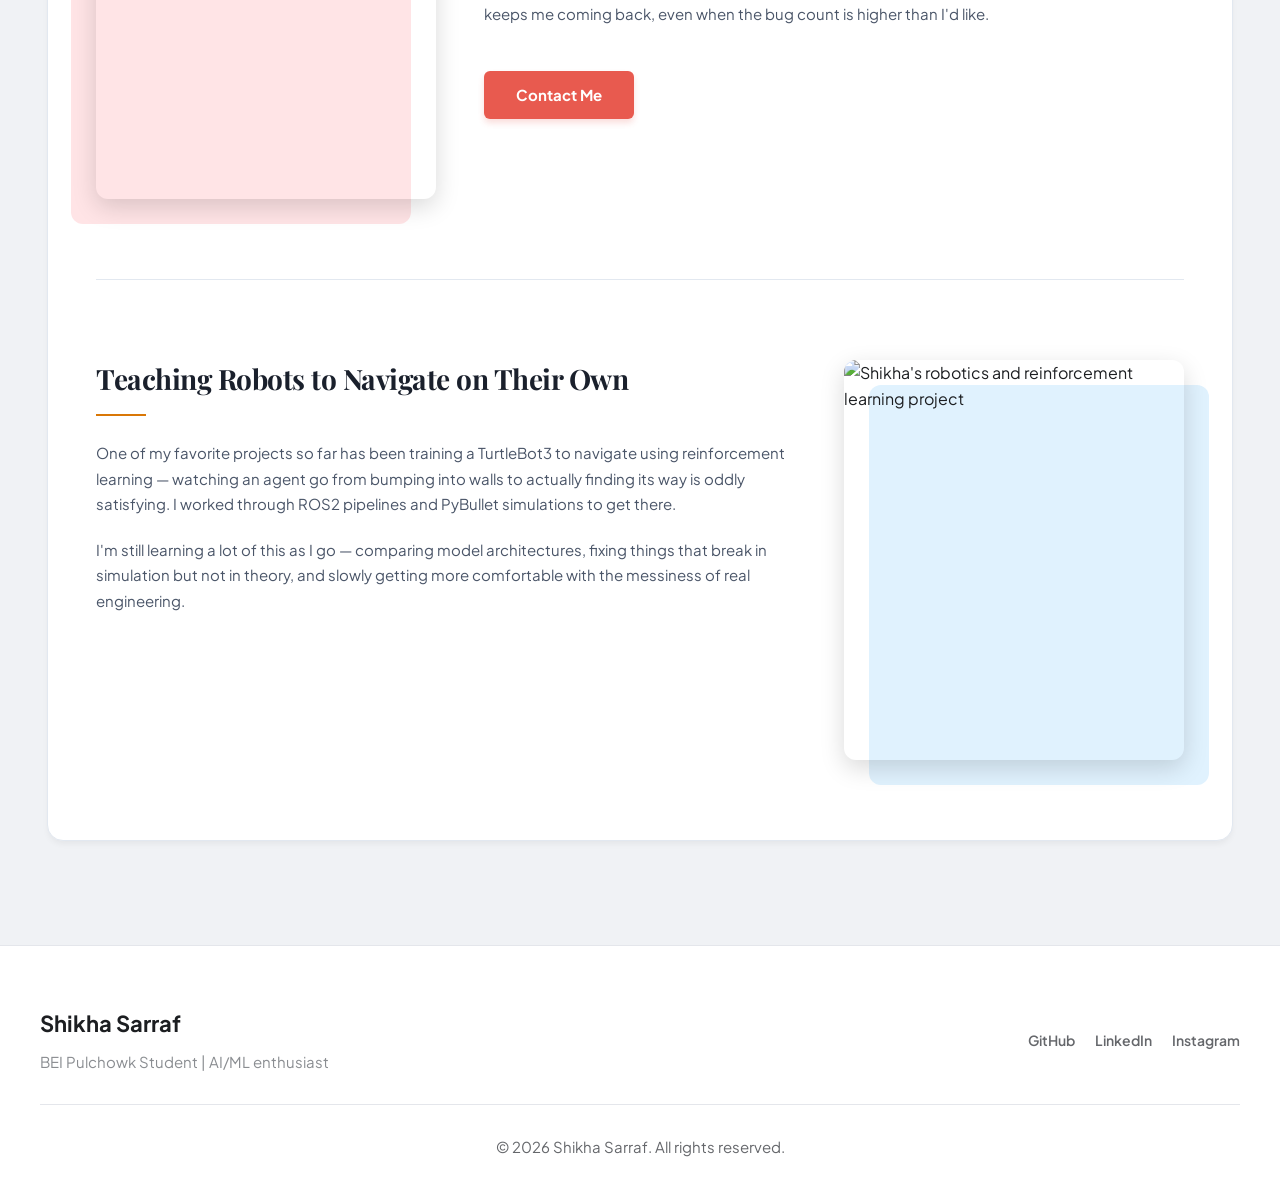
==== commit 72a059a1: "Update talk-heading text and minor tweaks" ====
--- a/about.html
+++ b/about.html
@@ -50,7 +50,7 @@
             </div>
           </div>
           <div class="about-talk-block">
-            <span class="talk-heading">Let's talk with me.</span>
+            <span class="talk-heading">Reach out anytime.</span>
             <a href="mailto:sarrafshikha1@gmail.com" class="talk-email">sarrafshikha1@gmail.com</a>
           </div>
         </div>
